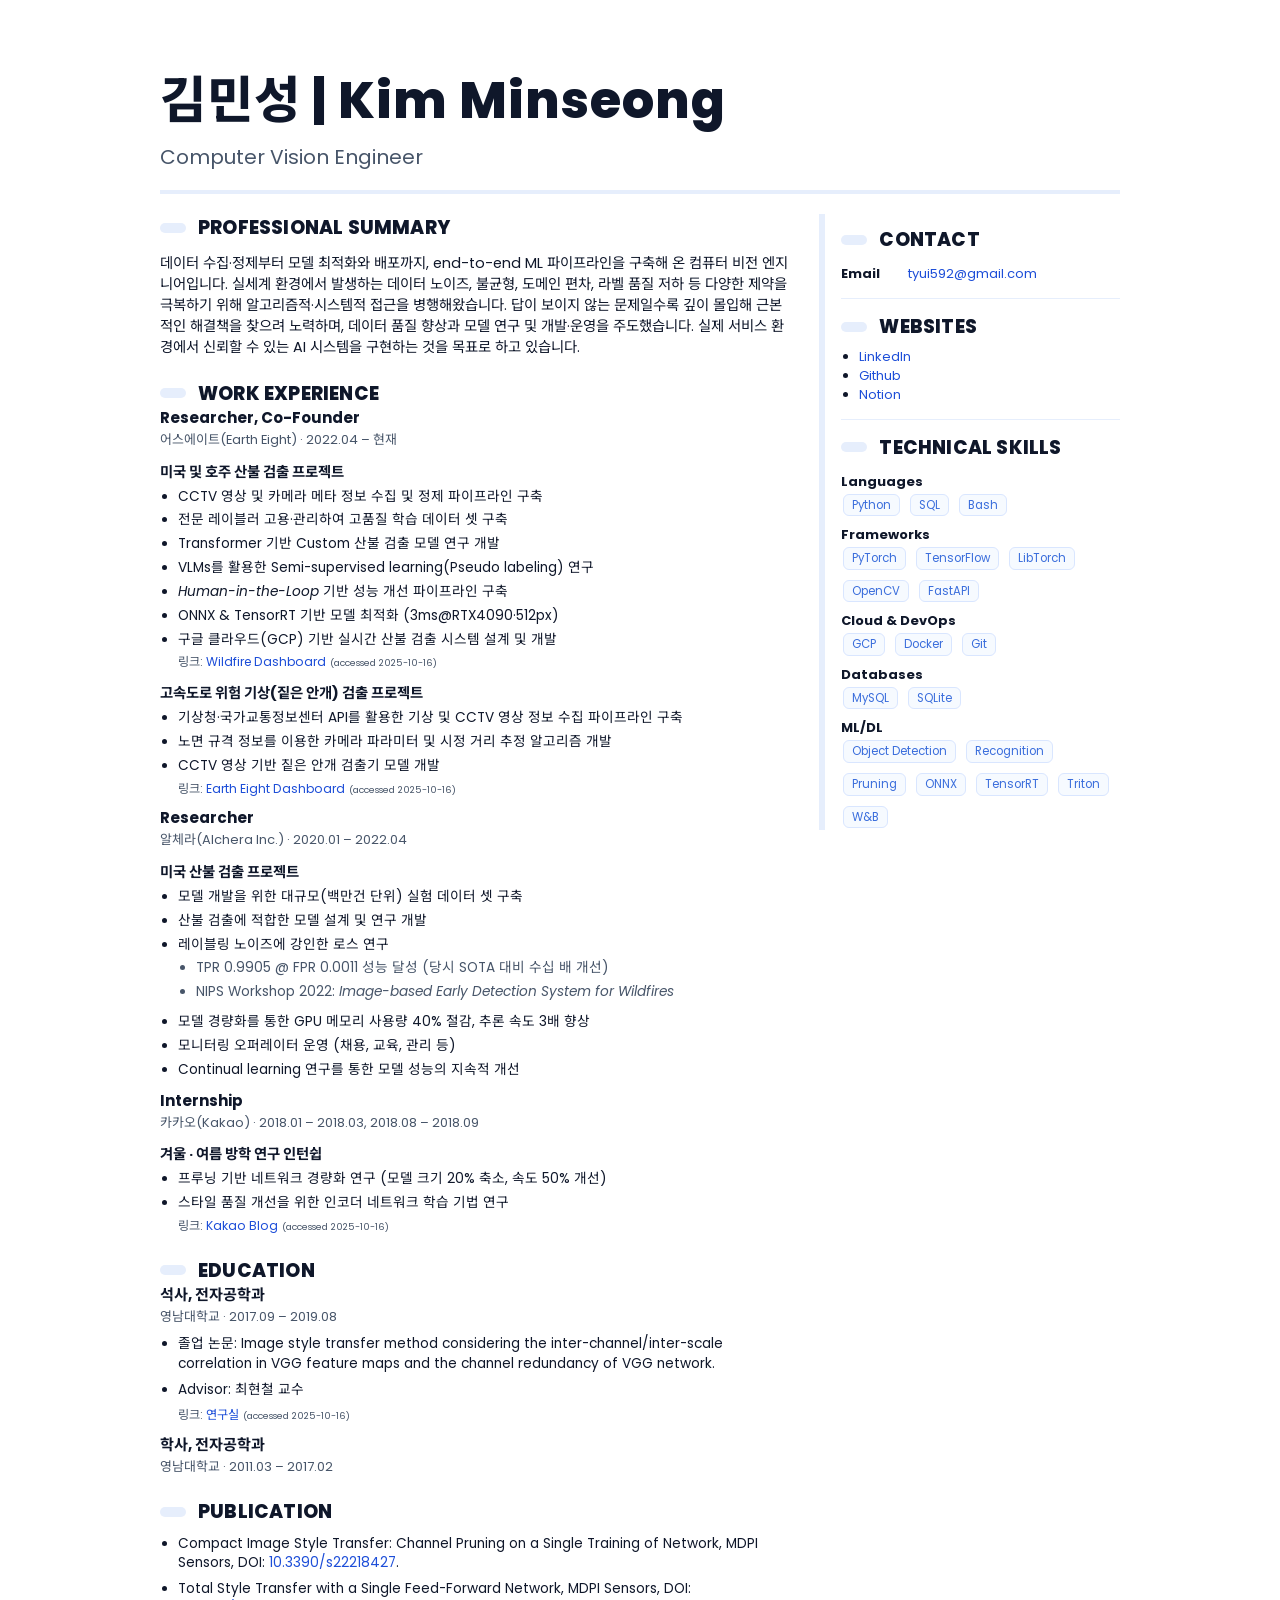
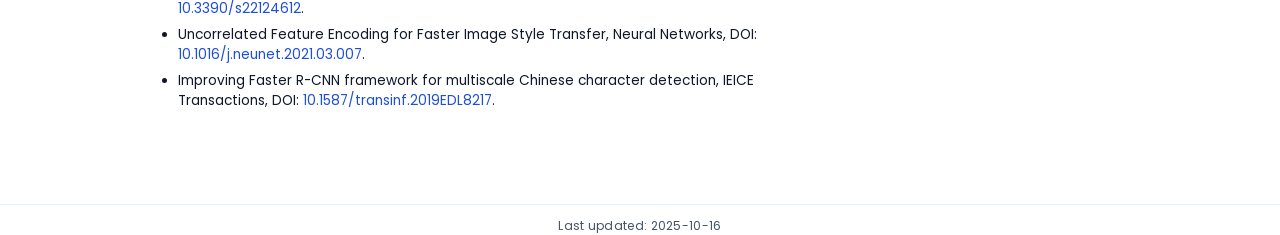
==== resume.html @ d23c66f4 "init commit" ====
<!doctype html>
<html lang="ko">
<head>
  <meta charset="utf-8" />
  <meta name="viewport" content="width=device-width,initial-scale=1" />
  <title>Resume - Minseong Kim</title>

  <!-- ✅ Google Fonts: 영문(Poppins) + 한글(Noto Sans KR) -->
  <link rel="preconnect" href="https://fonts.googleapis.com">
  <link href="https://fonts.googleapis.com/css2?family=Poppins:wght@300;400;600;700&family=Noto+Sans+KR:wght@300;400;500;700&display=swap" rel="stylesheet">

  <!-- ✅ 외부 CSS 연결 -->
  <link rel="stylesheet" href="style.css">
</head>
<body>
  <div class="page">
    <!-- ===============================
         HEADER: 이름 / 직무 / 상단 구분선
         =============================== -->
    <header>
      <div>
        <div class="name">김민성 | Kim Minseong</div>
        <div class="role">Computer Vision Engineer</div>
      </div>
    </header>

    <!-- ===============================
         메인 레이아웃 (2단 구조)
         왼쪽: main, 오른쪽: aside
         =============================== -->
    <div class="grid">
      <!-- LEFT COLUMN: 메인 콘텐츠 -->
      <main>
        <!-- -------- Summary -------- -->
        <section>
          <div class="sec-title"><span>PROFESSIONAL SUMMARY</span></div>
          <div class="block">
            데이터 수집·정제부터 모델 최적화와 배포까지, end-to-end ML 파이프라인을 구축해 온 컴퓨터 비전 엔지니어입니다.
            실세계 환경에서 발생하는 데이터 노이즈, 불균형, 도메인 편차, 라벨 품질 저하 등 다양한 제약을 극복하기 위해 알고리즘적·시스템적 접근을 병행해왔습니다.
            답이 보이지 않는 문제일수록 깊이 몰입해 근본적인 해결책을 찾으려 노력하며, 데이터 품질 향상과 모델 연구 및 개발·운영을 주도했습니다.
            실제 서비스 환경에서 신뢰할 수 있는 AI 시스템을 구현하는 것을 목표로 하고 있습니다.
          </div>
        </section>

        <!-- -------- Work EXPERIENCE -------- -->
        <section>
          <div class="sec-title"><span>WORK EXPERIENCE</span></div>

          <!-- 어스에이트 -->
          <div class="item">
            <div class="job-title">Researcher, Co-Founder</div>
            <div class="company-dates">
              어스에이트(Earth Eight) · 2022.04 – 현재
            </div>

            <!-- 프로젝트 단위로 구분 -->
            <div class="project">
              <div class="project-title">미국 및 호주 산불 검출 프로젝트</div>
              <ul class="bullets">
                <li>CCTV 영상 및 카메라 메타 정보 수집 및 정제 파이프라인 구축</li>
                <li>전문 레이블러 고용·관리하여 고품질 학습 데이터 셋 구축</li>
                <li>Transformer 기반 Custom 산불 검출 모델 연구 개발</li>
                <li>VLMs를 활용한 Semi-supervised learning(Pseudo labeling) 연구</li>
                <li><em>Human-in-the-Loop</em> 기반 성능 개선 파이프라인 구축</li>
                <li>ONNX & TensorRT 기반 모델 최적화 (3ms@RTX4090·512px)</li>
                <li>구글 클라우드(GCP) 기반 실시간 산불 검출 시스템 설계 및 개발</li>
                <div class="small">링크: <a href="https://wildfire-map-zmw2uzqbjq-uc.a.run.app/" target="_blank">Wildfire Dashboard</a><span class="access-date">(accessed 2025-10-16)</span></div>
              </ul>
            </div>
            <!-- 프로젝트 단위로 구분 -->
            <div class="project">
              <div class="project-title">고속도로 위험 기상(짙은 안개) 검출 프로젝트</div>
              <ul class="bullets">
                <li>기상청·국가교통정보센터 API를 활용한 기상 및 CCTV 영상 정보 수집 파이프라인 구축</li>
                <li>노면 규격 정보를 이용한 카메라 파라미터 및 시정 거리 추정 알고리즘 개발</li>
                <li>CCTV 영상 기반 짙은 안개 검출기 모델 개발</li>
                <div class="small">링크: <a href="https://www.eartheight.com/service/EE_Dashboard_demo.html" target="_blank">Earth Eight Dashboard</a><span class="access-date">(accessed 2025-10-16)</span></div>
              </ul>
            </div>
          </div>

          <!-- 알체라 -->
          <div class="item">
            <div class="job-title">Researcher</div>
            <div class="company-dates">알체라(Alchera Inc.) · 2020.01 – 2022.04</div>
            <div class="project">
              <div class="project-title">미국 산불 검출 프로젝트</div>
              <ul class="bullets">
                <li>모델 개발을 위한 대규모(백만건 단위) 실험 데이터 셋 구축</li>
                <li>산불 검출에 적합한 모델 설계 및 연구 개발</li>
                <li>레이블링 노이즈에 강인한 로스 연구</li>
                <ul class="sub-bullets">
                  <li>TPR 0.9905 @ FPR 0.0011 성능 달성 (당시 SOTA 대비 수십 배 개선)</li>
                  <li>NIPS Workshop 2022: <em>Image-based Early Detection System for Wildfires</em></li>
                </ul>
                <li>모델 경량화를 통한 GPU 메모리 사용량 40% 절감, 추론 속도 3배 향상</li>
                <li>모니터링 오퍼레이터 운영 (채용, 교육, 관리 등)</li>
                <li>Continual learning 연구를 통한 모델 성능의 지속적 개선</li>
              </ul>
            </div>
          </div>

          <!-- 카카오 인턴 -->
          <div class="item">
            <div class="job-title">Internship</div>
            <div class="company-dates">카카오(Kakao) · 2018.01 – 2018.03, 2018.08 – 2018.09</div>
            <div class="project">
            <div class="project-title">겨울 · 여름 방학 연구 인턴쉽</div>
              <ul class="bullets">
                <li>프루닝 기반 네트워크 경량화 연구 (모델 크기 20% 축소, 속도 50% 개선)</li>
                <li>스타일 품질 개선을 위한 인코더 네트워크 학습 기법 연구</li>
                <div class="small">링크: <a href="https://kakaoenterprise.github.io/papers/uncorrelated-feature-encoding-for-faster-image-style-transfer" target="_blank">Kakao Blog</a><span class="access-date">(accessed 2025-10-16)</span></div>
              </ul>
            </div>
          </div>
        </section>

        <!-- -------- Education -------- -->
        <section>
          <div class="sec-title"><span>EDUCATION</span></div>
          <div class="item">
            <div class="job-title">석사, 전자공학과</div>
            <div class="company-dates">영남대학교 · 2017.09 – 2019.08</div>
            <ul class="bullets">
              <li>졸업 논문: Image style transfer method considering the inter-channel/inter-scale correlation in VGG feature maps and the channel redundancy of VGG network.</li>
              <li>Advisor: 최현철 교수</li>
              <div class="small">링크: <a href="https://pogary.yu.ac.kr/members.html" target="_blank">연구실</a><span class="access-date">(accessed 2025-10-16)</span></div>
            </ul>
          </div>
          <div class="item">
            <div class="job-title">학사, 전자공학과</div>
            <div class="company-dates">영남대학교 · 2011.03 – 2017.02</div>
          </div>
        </section>

        <!-- -------- Publication -------- -->
        <section>
          <div class="sec-title"><span>PUBLICATION</span></div>
          <ul class="bullets">
            <li>Compact Image Style Transfer: Channel Pruning on a Single Training of Network, MDPI Sensors, DOI:
              <a href="https://doi.org/10.3390/s22218427" target="_blank"> 10.3390/s22218427</a>.
            </li>
            
            <li>Total Style Transfer with a Single Feed-Forward Network, MDPI Sensors, DOI: 
              <a href="https://doi.org/10.3390/s22124612" target="_blank"> 10.3390/s22124612</a>.
            </li>

            <li>Uncorrelated Feature Encoding for Faster Image Style Transfer, Neural Networks, DOI:
              <a href="https://doi.org/10.1016/j.neunet.2021.03.007" target="_blank"> 10.1016/j.neunet.2021.03.007</a>.
            </li>

            <li>Improving Faster R-CNN framework for multiscale Chinese character detection, IEICE Transactions, DOI:
              <a href="https://doi.org/10.1587/transinf.2019EDL8217" target="_blank"> 10.1587/transinf.2019EDL8217</a>.
            </li>
          </ul>
        </section>
      </main>

      <!-- RIGHT COLUMN: 사이드바 -->
      <aside>
        <section class="card">
          <div class="sec-title"><span>CONTACT</span></div>
          <div class="block">
            <!-- <div class="kv"><b>Phone</b> 010-8782-3697</div> -->
            <div class="kv"><b>Email</b> <a href="mailto:tyui592@gmail.com">tyui592@gmail.com</a></div>
          </div>
          <div class="soft"></div>

          <div class="sec-title"><span>WEBSITES</span></div>
          <ul class="list-dot">
            <li><a href="https://linkedin.com/in/tyui592" target="_blank">LinkedIn</a></li>
            <li><a href="https://github.com/tyui592" target="_blank">Github</a></li>
            <li><a href="https://minssi.notion.site/158c08e0c94d807689d0e776eac453d6" target="_blank">Notion</a></li>
          </ul>
          <div class="soft"></div>

          <div class="sec-title"><span>TECHNICAL SKILLS</span></div>
          <div class="block">
            <div><b>Languages</b></div>
            <div class="skill-cols">
              <span class="tag">Python</span>
              <span class="tag">SQL</span>
              <span class="tag">Bash</span>
            </div>

            <div style="height:8px"></div>
            <div><b>Frameworks</b></div>
            <div class="skill-cols">
              <span class="tag">PyTorch</span>
              <span class="tag">TensorFlow</span>
              <span class="tag">LibTorch</span>
              <span class="tag">OpenCV</span>
              <span class="tag">FastAPI</span>
            </div>

            <div style="height:8px"></div>
            <div><b>Cloud & DevOps</b></div>
            <div class="skill-cols">
              <span class="tag">GCP</span>
              <span class="tag">Docker</span>
              <span class="tag">Git</span>
            </div>

            <div style="height:8px"></div>
            <div><b>Databases</b></div>
            <div class="skill-cols">
              <span class="tag">MySQL</span>
              <span class="tag">SQLite</span>
            </div>

            <div style="height:8px"></div>
            <div><b>ML/DL</b></div>
            <div class="skill-cols">
              <span class="tag">Object Detection</span>
              <span class="tag">Recognition</span>
              <span class="tag">Pruning</span>
              <span class="tag">ONNX</span>
              <span class="tag">TensorRT</span>
              <span class="tag">Triton</span>
              <span class="tag">W&B</span>
            </div>

          </div>
        </section>
      </aside>
    </div>
  </div>
</body>

<footer class="footer">
  <div class="update-date">
    Last updated: 2025-10-16
  </div>
</footer>
</html>
---- style.css ----
/* =======================================
   Resume CSS Stylesheet
   Author: Minseong Kim
   Description: Layout, Typography, Color System
   ======================================= */

/* ---------- 전역 색상 변수 ---------- */
:root {
  --ink: #0f172a;     /* 본문 글자 색 */
  --muted: #475569;   /* 보조 글자 색 */
  --brand: #5ba7ff;   /* 포인트 컬러 */
  --bar: #e6eefc;     /* 구분선 / 섹션 바 */
  --paper: #ffffff;   /* 배경색 */
}

/* ---------- 전역 폰트 및 비율 ---------- */
html {
  font-size: 90%; /* 기본 16px → 약 14.4px */
}
body {
  font-family: "Poppins", "Noto Sans KR", system-ui, -apple-system, Segoe UI, Roboto, Arial,
    "Apple SD Gothic Neo", "맑은 고딕", sans-serif;
  background: var(--paper);
  color: var(--ink);
  line-height: 1.45;
  margin: 0;
}

/* ---------- 페이지 전체 래퍼 ---------- */
.page {
  max-width: 960px;
  margin: 32px auto;
  padding: 32px;
  background: #fff;
}

/* 인쇄(PDF) 모드용 설정 */
@media print {
  @page { size: A4; margin: 12mm; }
  .page { max-width: none; margin: 0; padding: 0; }
  html { font-size: 85%; } /* PDF 인쇄 시 살짝 축소 */
}

/* ---------- 헤더 (이름, 직무) ---------- */
header {
  display: flex;
  align-items: flex-end;
  justify-content: space-between;
  border-bottom: 4px solid var(--bar);
  padding-bottom: 18px;
  margin-bottom: 20px;
}
.name {
  font-size: 3.5rem;
  font-weight: 800;
  letter-spacing: 1px;
}
.role {
  font-size: 1.4rem;
  color: var(--muted);
  margin-top: 6px;
}

/* header navigation */
.site-header {
  border-bottom: 3px solid #e6eefc;
  padding: 16px 0;
  margin-bottom: 32px;
}

.nav {
  display: flex;
  gap: 32px;                /* 항목 간 간격 */
  align-items: center;
  font-size: 1.1rem;        /* 기본 14px → 약 17~18px 정도 */
  font-weight: 600;         /* 굵게 */
  letter-spacing: 0.3px;
}

.nav a {
  color: #1d4ed8;           /* 더 강한 파란색 */
  text-decoration: none;
  transition: color 0.2s ease, border-bottom 0.2s ease;
  padding-bottom: 4px;
  border-bottom: 2px solid transparent;
}

.nav a:hover {
  color: #0f172a;
  border-bottom: 2px solid #5ba7ff;
}

/* ---------- 2단 레이아웃 ---------- */
.grid {
  display: grid;
  grid-template-columns: 2.1fr 1fr;
  gap: 28px;
}
@media (max-width: 900px) {
  .grid { grid-template-columns: 1fr; }
}

/* ---------- 섹션 기본 ---------- */
section { margin-bottom: 22px; }
.sec-title {
  display: flex;
  align-items: center;
  gap: 12px;
  font-weight: 800;
  letter-spacing: 0.2px;
}
.sec-title span { font-size: 1.3rem; }
.sec-title:before {
  content: "";
  display: block;
  width: 26px;
  height: 10px;
  border-radius: 6px;
  background: var(--bar);
}
.block { margin-top: 12px; }

/* ---------- 메인 본문 ---------- */
main { font-size: 1rem; }
main .job-title { font-size: 1.05rem; font-weight: 700; }
main .company-dates { font-size: 0.9rem; color: var(--muted); margin-top: 2px; }
main .bullets { margin: 8px 0 0; padding-left: 18px; }
main .bullets li { margin: 6px 0; font-size: 0.95rem; }
.small { font-size: 0.85rem; color: var(--muted); }

.company-name {
  font-weight: 700;          /* ✅ 볼드 */
  color: var(--brand);       /* ✅ 포인트 색 (파란색 계열) */
}

/* ---------- 링크 스타일 ---------- */
a { color: #1d4ed8; text-decoration: none; }
a:hover { text-decoration: underline; }

/* ---------- 사이드바 ---------- */
aside { font-size: 0.9rem; }
.card {
  border-left: 6px solid var(--bar);
  padding: 12px 0 0 16px;
}
.kv { margin: 4px 0; }
.kv b { display: inline-block; width: 64px; }
.list-dot { list-style: disc; padding-left: 18px; margin: 8px 0; }

/* Tag 스타일 (resume의 skills와 동일한 모양) */
.tag {
  display: inline-block;
  width: auto;
  max-width: fit-content;
  border: 1px solid #d9e6ff;
  color: #3b6edc;
  background: #f6faff;
  border-radius: 6px;
  padding: 2px 8px;
  margin: 2px;
  font-size: 0.8rem;
}
.tag:hover,
.tag:focus {
  background: #e6eef8;
  transform: translateY(-1px);
  text-decoration: none;
  outline: none;
}

/* 태그 리스트 컨테이너(선택) */
.post-tags { display: inline-block; margin-left: 6px; }
a.tag { color: inherit; }

.skill-cols {
  /* display: grid; */
  display: flex;
  flex-wrap: wrap;
  grid-template-columns: 1fr 1fr;
  gap: 6px;
}
.soft { height: 1px; background: var(--bar); margin: 14px 0; }

@media print {
  .skill-cols {
    display: block !important;     /* 인쇄 시 grid 대신 block */
  }
  .skill-cols .tag {
    display: inline-block !important;
    width: auto !important;
    min-width: 0 !important;
    max-width: none !important;
  }
}

/* ===================== Print fixes ===================== */
@media print {
  /* 2단 레이아웃은 유지 */
  .grid{
    display: grid !important;
    grid-template-columns: 2.1fr 1fr !important;
    gap: 24px !important;
  }

  /* 페이지 폭/여백 보정(취향에 맞게 수치 조절 가능) */
  .page{
    max-width: 900px !important;     /* 880~940px 범위 권장 */
    margin: 0 auto !important;
    padding: 24px !important;
  }

  /* ⛔ 큰 컨테이너에는 break-inside: avoid 적용하지 않음 */
  main, aside, section, .grid {
    break-inside: auto !important;
    page-break-inside: auto !important;
  }

  /* ✅ 작은 블록만 잘리지 않게 보호 */
  .item, .card, .sec-title, .block {
    break-inside: avoid !important;
    page-break-inside: avoid !important;
  }

  /* 헤더가 고아(페이지 끝에 타이틀만 남는)되는 것 방지 */
  header { break-after: avoid; page-break-after: avoid; margin-bottom: 10mm; }

  /* 글자/색 보정 (브라우저별 색상 유지) */
  *{
    -webkit-print-color-adjust: exact;
            print-color-adjust: exact;
  }

  /* (선택) 고아/과부줄 방지 */
  p, li { orphans: 3; widows: 3; }
}

/* =====================
   Project subsection styling
   ===================== */
.project {
  margin-top: 12px;
  margin-bottom: 8px;
}

.project-title {
  font-weight: 700;
  /* color: var(--brand); /* 포인트 컬러 */
  font-size: 1rem;
  margin-bottom: 4px;
  /* border-left: 4px solid var(--bar); */
  /* padding-left: 8px; */
}
.project ul {
  margin-top: 4px;
  margin-left: 18px;
  padding-left: 0;
  list-style-type: disc;
}
.project ul li {
  margin: 4px 0;
  font-size: 0.95rem;
}

/* ---- 프로젝트 내 하위 항목(서브 불릿) ---- */
.sub-bullets{
  list-style: circle;          /* 부모보다 약한 원형 불릿 */
  margin: 6px 0 10px 18px;     /* 부모 불릿보다 한 단계 더 들여쓰기 */
  padding-left: 0;
  font-size: 0.92rem;          /* 약간 작게 */
  color: var(--muted);         /* 살짝 옅은 톤 */
}
.sub-bullets li{
  margin: 3px 0;
}

/* 강조 형태(선택) */
.sub-strong{ font-weight: 700; color: var(--ink); }   /* 수치 성과 등 강조 */
.sub-em    { font-style: italic; }                    /* 학회/논문명 등 기울임 */

/* 인쇄 시도 동일하게 유지 */
@media print{
  .sub-bullets{ font-size: 0.9rem; color: #000; }
}

.access-date {
  font-size: 0.65rem;
  color: var(--muted);
  margin-left: 4px;
}

/* =====================
   Footer (Last updated)
   ===================== */
.footer {
  text-align: center;       /* 가운데 정렬 */
  margin-top: 40px;         /* 본문과 간격 */
  padding-top: 12px;
  border-top: 1px solid var(--bar); /* 상단 구분선 */
}

.update-date {
  font-size: 0.85rem;       /* 살짝 작게 */
  color: var(--muted);      /* 보조 텍스트 색상 */
  letter-spacing: 0.3px;
}

.item {
  margin-bottom: 10px;   /* 각 학력/경력 항목 간 일정 간격 확보 */
  /* overflow: auto; */
}

/* ---------- Homepage enhancements ---------- */
.hero {
  margin-bottom: 32px;
}

.hero h1 {
  font-size: 2.2rem;
  margin-bottom: 12px;
}

.hero .accent {
  color: var(--brand);
}

.hero .lead {
  font-size: 1.05rem;
  color: var(--muted);
  max-width: 640px;
}

.hero-actions {
  margin-top: 20px;
  display: flex;
  gap: 12px;
  flex-wrap: wrap;
}

.button {
  display: inline-block;
  padding: 10px 18px;
  border-radius: 999px;
  font-weight: 600;
  background: var(--brand);
  color: #fff;
  transition: transform 0.15s ease, box-shadow 0.15s ease;
}

.button:hover {
  text-decoration: none;
  transform: translateY(-1px);
  box-shadow: 0 6px 18px rgba(91, 167, 255, 0.35);
}

.button.secondary {
  background: transparent;
  color: var(--brand);
  border: 2px solid var(--brand);
}

.latest-posts .post-list p {
  margin: 8px 0 0;
  color: var(--muted);
}

.inline-links {
  list-style: none;
  padding: 0;
  display: flex;
  gap: 18px;
}

.inline-links li {
  margin: 0;
}

.tag.active {
  background: var(--brand);
  color: #fff;
}

/* 본문 구분용 라인 */
.post-line {
  border: none;
  border-top: 1px solid #0f21e369; /* 연한 회색 */
  margin: 16px 0;
}

@media (prefers-color-scheme: dark) {
  .post-line {
    border-top-color: #26599f5b; /* 다크 모드 대비 */
  }
}

/* 2025-10-20, --- Table (lines) --- */
/* === Tables: full grid + 가독성 보정 === */
/* --- Table (lines) --- */
.post table {
  width: 100%;
  border-collapse: collapse;
  margin: 12px 0 20px;
  font-variant-numeric: tabular-nums;
}
.post thead th {
  border-bottom: 2px solid #e5e7eb; /* 헤더 하단 진하게 */
}
.post th, .post td {
  padding: 8px 12px;
  border-bottom: 1px solid #ececec; /* 가로 라인 */
}
.post tbody tr:last-child td {
  border-bottom: 1px solid #e5e7eb; /* 마지막 행 마감선 */
}

/* 필요하면 격자(grid) 스타일을 선택적으로 쓸 수 있게 */
.table-grid th, .table-grid td { border: 1px solid #e5e7eb; }
.table-grid { border: 1px solid #e5e7eb; }
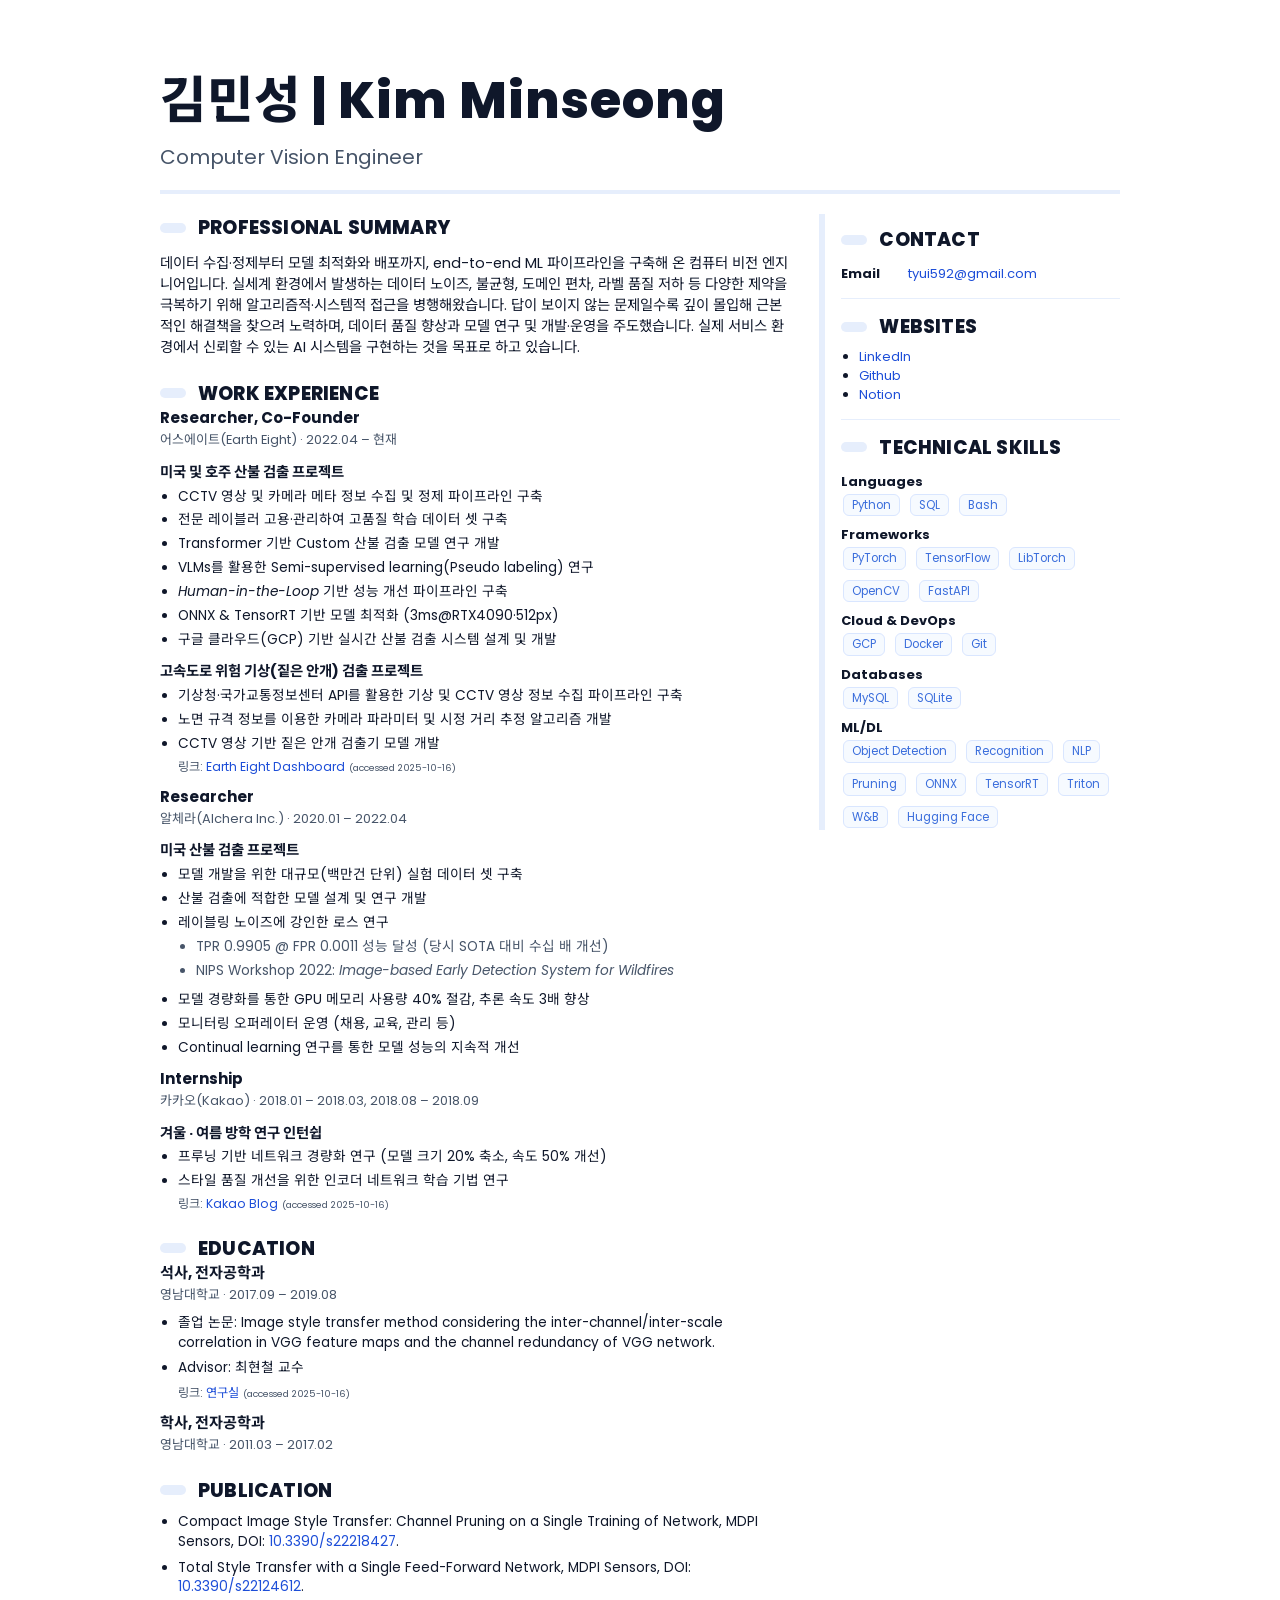
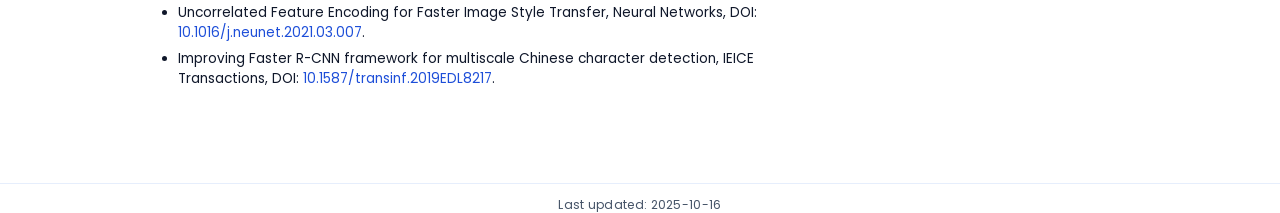
==== commit 40c2914e: "remove wildfire demo link" ====
--- a/resume.html
+++ b/resume.html
@@ -3,7 +3,7 @@
 <head>
   <meta charset="utf-8" />
   <meta name="viewport" content="width=device-width,initial-scale=1" />
-  <title>Resume - Minseong Kim</title>
+  <title>Resume | Minseong Kim</title>
 
   <!-- ✅ Google Fonts: 영문(Poppins) + 한글(Noto Sans KR) -->
   <link rel="preconnect" href="https://fonts.googleapis.com">
@@ -64,7 +64,7 @@
                 <li><em>Human-in-the-Loop</em> 기반 성능 개선 파이프라인 구축</li>
                 <li>ONNX & TensorRT 기반 모델 최적화 (3ms@RTX4090·512px)</li>
                 <li>구글 클라우드(GCP) 기반 실시간 산불 검출 시스템 설계 및 개발</li>
-                <div class="small">링크: <a href="https://wildfire-map-zmw2uzqbjq-uc.a.run.app/" target="_blank">Wildfire Dashboard</a><span class="access-date">(accessed 2025-10-16)</span></div>
+                <!-- <div class="small">링크: <a href="https://wildfire-map-zmw2uzqbjq-uc.a.run.app/" target="_blank">Wildfire Dashboard</a><span class="access-date">(accessed 2025-10-16)</span></div> -->
               </ul>
             </div>
             <!-- 프로젝트 단위로 구분 -->
@@ -213,11 +213,13 @@
             <div class="skill-cols">
               <span class="tag">Object Detection</span>
               <span class="tag">Recognition</span>
+              <span class="tag">NLP</span>
               <span class="tag">Pruning</span>
               <span class="tag">ONNX</span>
               <span class="tag">TensorRT</span>
               <span class="tag">Triton</span>
               <span class="tag">W&B</span>
+              <span class="tag">Hugging Face</span>
             </div>
 
           </div>
--- a/style.css
+++ b/style.css
@@ -414,4 +414,10 @@
 
 /* 필요하면 격자(grid) 스타일을 선택적으로 쓸 수 있게 */
 .table-grid th, .table-grid td { border: 1px solid #e5e7eb; }
-.table-grid { border: 1px solid #e5e7eb; }+.table-grid { border: 1px solid #e5e7eb; }
+
+
+/* About 섹션 들여쓰기 보정 */
+.about .block {
+  margin-left: 40px;  /* 혹은 padding-left: 16px; */
+}
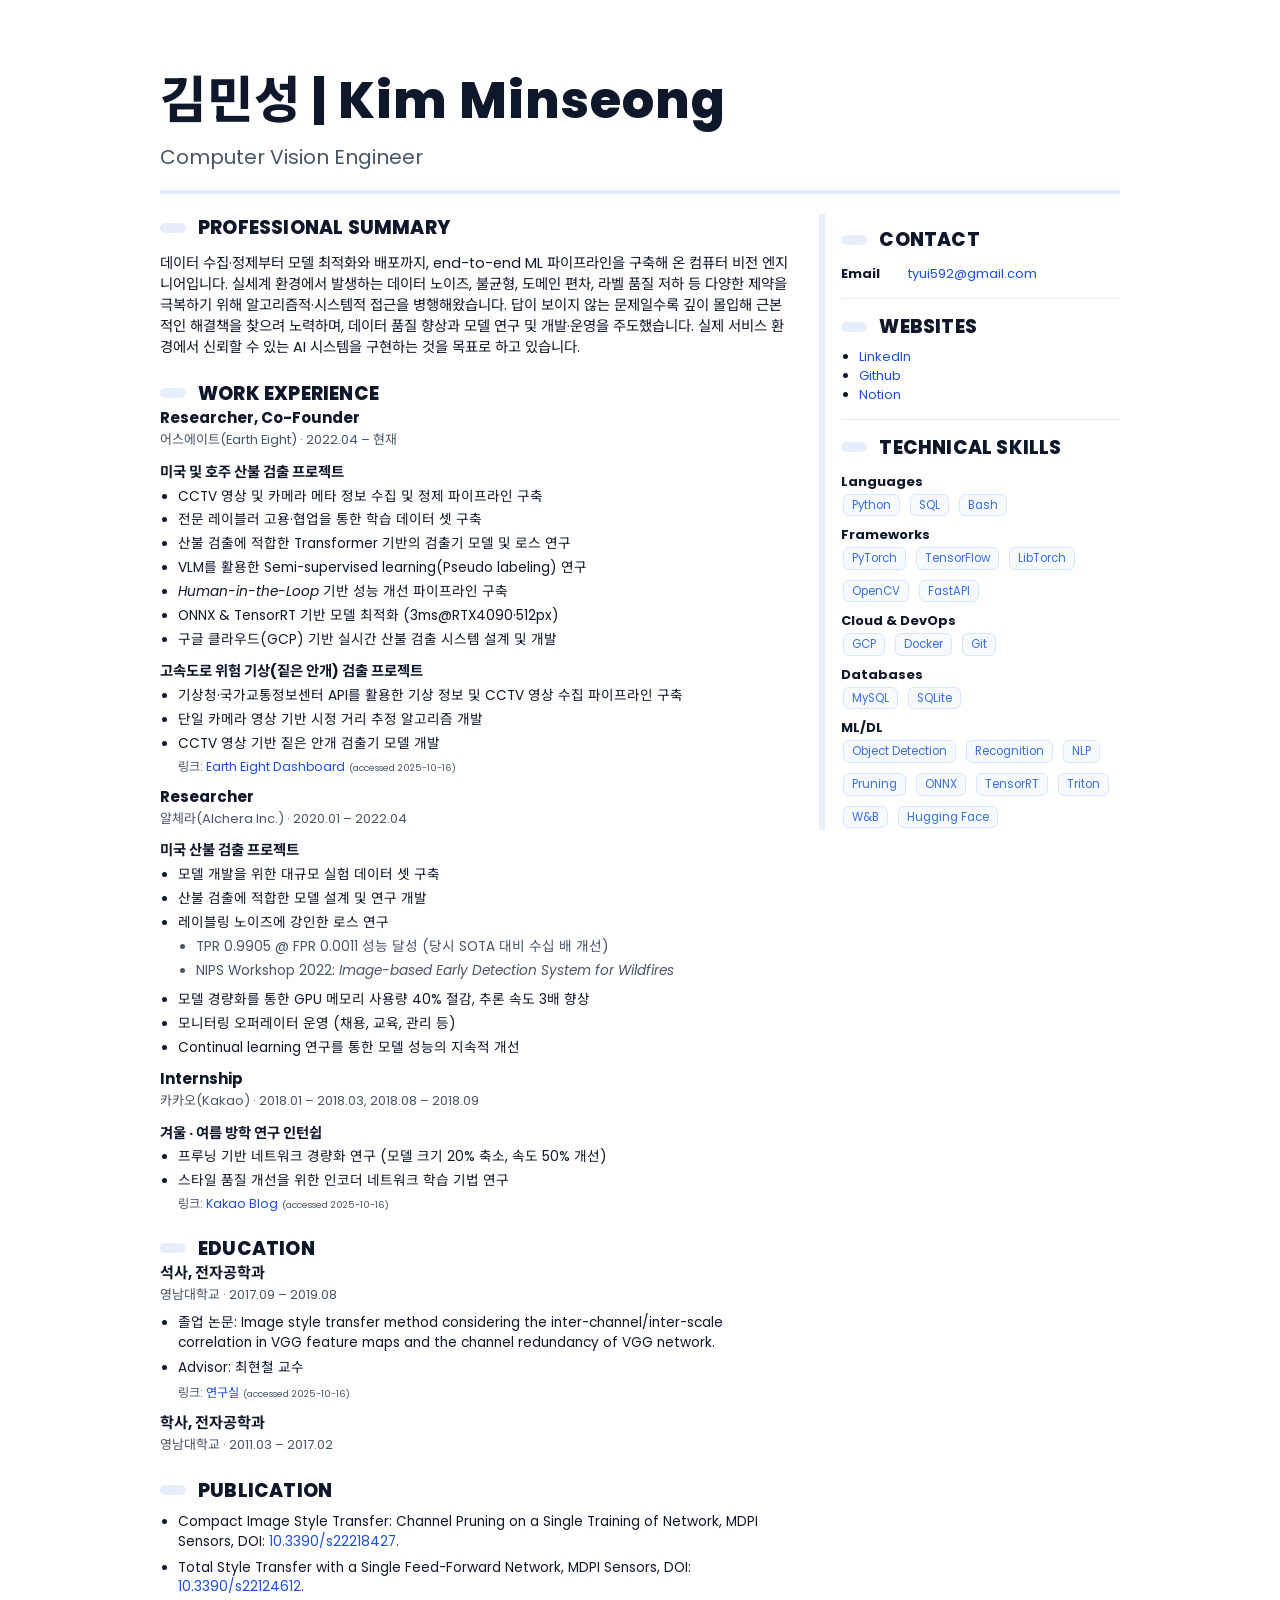
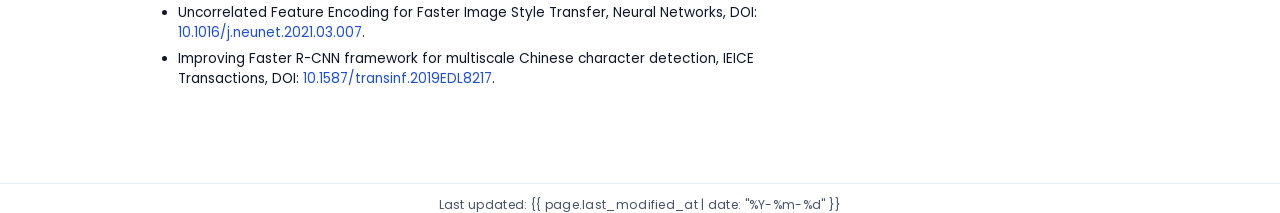
==== commit abb1bf31: "minor update" ====
--- a/resume.html
+++ b/resume.html
@@ -58,9 +58,9 @@
               <div class="project-title">미국 및 호주 산불 검출 프로젝트</div>
               <ul class="bullets">
                 <li>CCTV 영상 및 카메라 메타 정보 수집 및 정제 파이프라인 구축</li>
-                <li>전문 레이블러 고용·관리하여 고품질 학습 데이터 셋 구축</li>
-                <li>Transformer 기반 Custom 산불 검출 모델 연구 개발</li>
-                <li>VLMs를 활용한 Semi-supervised learning(Pseudo labeling) 연구</li>
+                <li>전문 레이블러 고용·협업을 통한 학습 데이터 셋 구축</li>
+                <li>산불 검출에 적합한 Transformer 기반의 검출기 모델 및 로스 연구</li>
+                <li>VLM를 활용한 Semi-supervised learning(Pseudo labeling) 연구</li>
                 <li><em>Human-in-the-Loop</em> 기반 성능 개선 파이프라인 구축</li>
                 <li>ONNX & TensorRT 기반 모델 최적화 (3ms@RTX4090·512px)</li>
                 <li>구글 클라우드(GCP) 기반 실시간 산불 검출 시스템 설계 및 개발</li>
@@ -71,8 +71,8 @@
             <div class="project">
               <div class="project-title">고속도로 위험 기상(짙은 안개) 검출 프로젝트</div>
               <ul class="bullets">
-                <li>기상청·국가교통정보센터 API를 활용한 기상 및 CCTV 영상 정보 수집 파이프라인 구축</li>
-                <li>노면 규격 정보를 이용한 카메라 파라미터 및 시정 거리 추정 알고리즘 개발</li>
+                <li>기상청·국가교통정보센터 API를 활용한 기상 정보 및 CCTV 영상 수집 파이프라인 구축</li>
+                <li>단일 카메라 영상 기반 시정 거리 추정 알고리즘 개발</li>
                 <li>CCTV 영상 기반 짙은 안개 검출기 모델 개발</li>
                 <div class="small">링크: <a href="https://www.eartheight.com/service/EE_Dashboard_demo.html" target="_blank">Earth Eight Dashboard</a><span class="access-date">(accessed 2025-10-16)</span></div>
               </ul>
@@ -86,7 +86,7 @@
             <div class="project">
               <div class="project-title">미국 산불 검출 프로젝트</div>
               <ul class="bullets">
-                <li>모델 개발을 위한 대규모(백만건 단위) 실험 데이터 셋 구축</li>
+                <li>모델 개발을 위한 대규모 실험 데이터 셋 구축</li>
                 <li>산불 검출에 적합한 모델 설계 및 연구 개발</li>
                 <li>레이블링 노이즈에 강인한 로스 연구</li>
                 <ul class="sub-bullets">
@@ -231,7 +231,7 @@
 
 <footer class="footer">
   <div class="update-date">
-    Last updated: 2025-10-16
+    Last updated: {{ page.last_modified_at | date: "%Y-%m-%d" }}
   </div>
 </footer>
 </html>
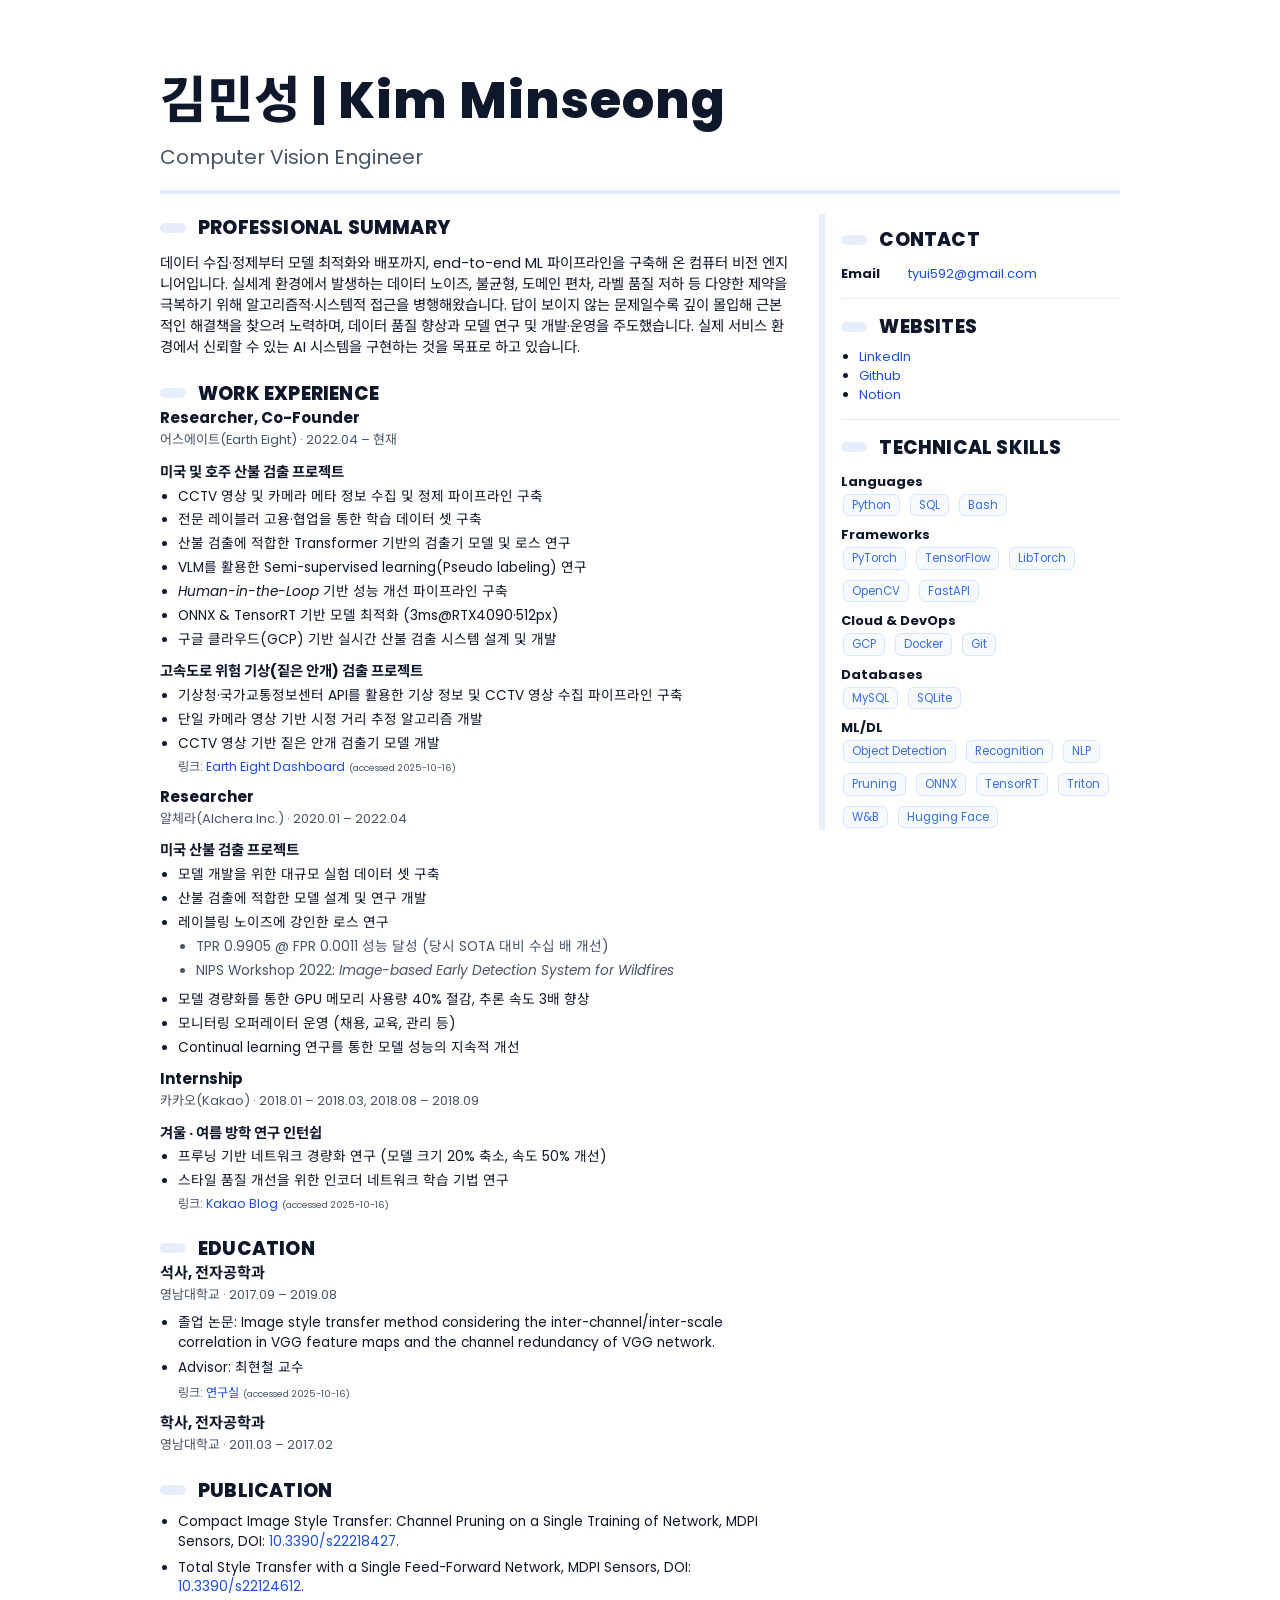
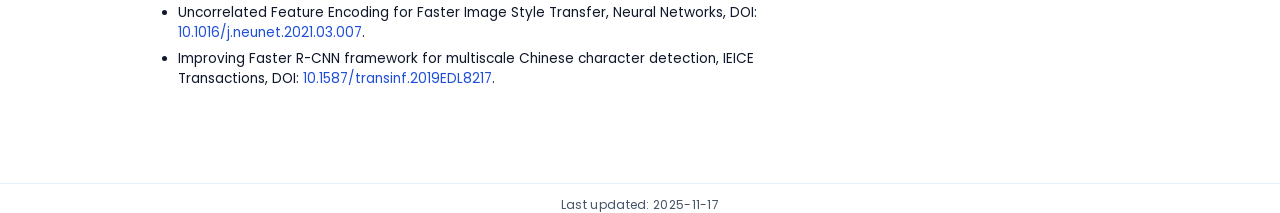
==== commit 76b0ade0: "minor update" ====
--- a/resume.html
+++ b/resume.html
@@ -231,7 +231,7 @@
 
 <footer class="footer">
   <div class="update-date">
-    Last updated: {{ page.last_modified_at | date: "%Y-%m-%d" }}
+    Last updated: 2025-11-17
   </div>
 </footer>
 </html>
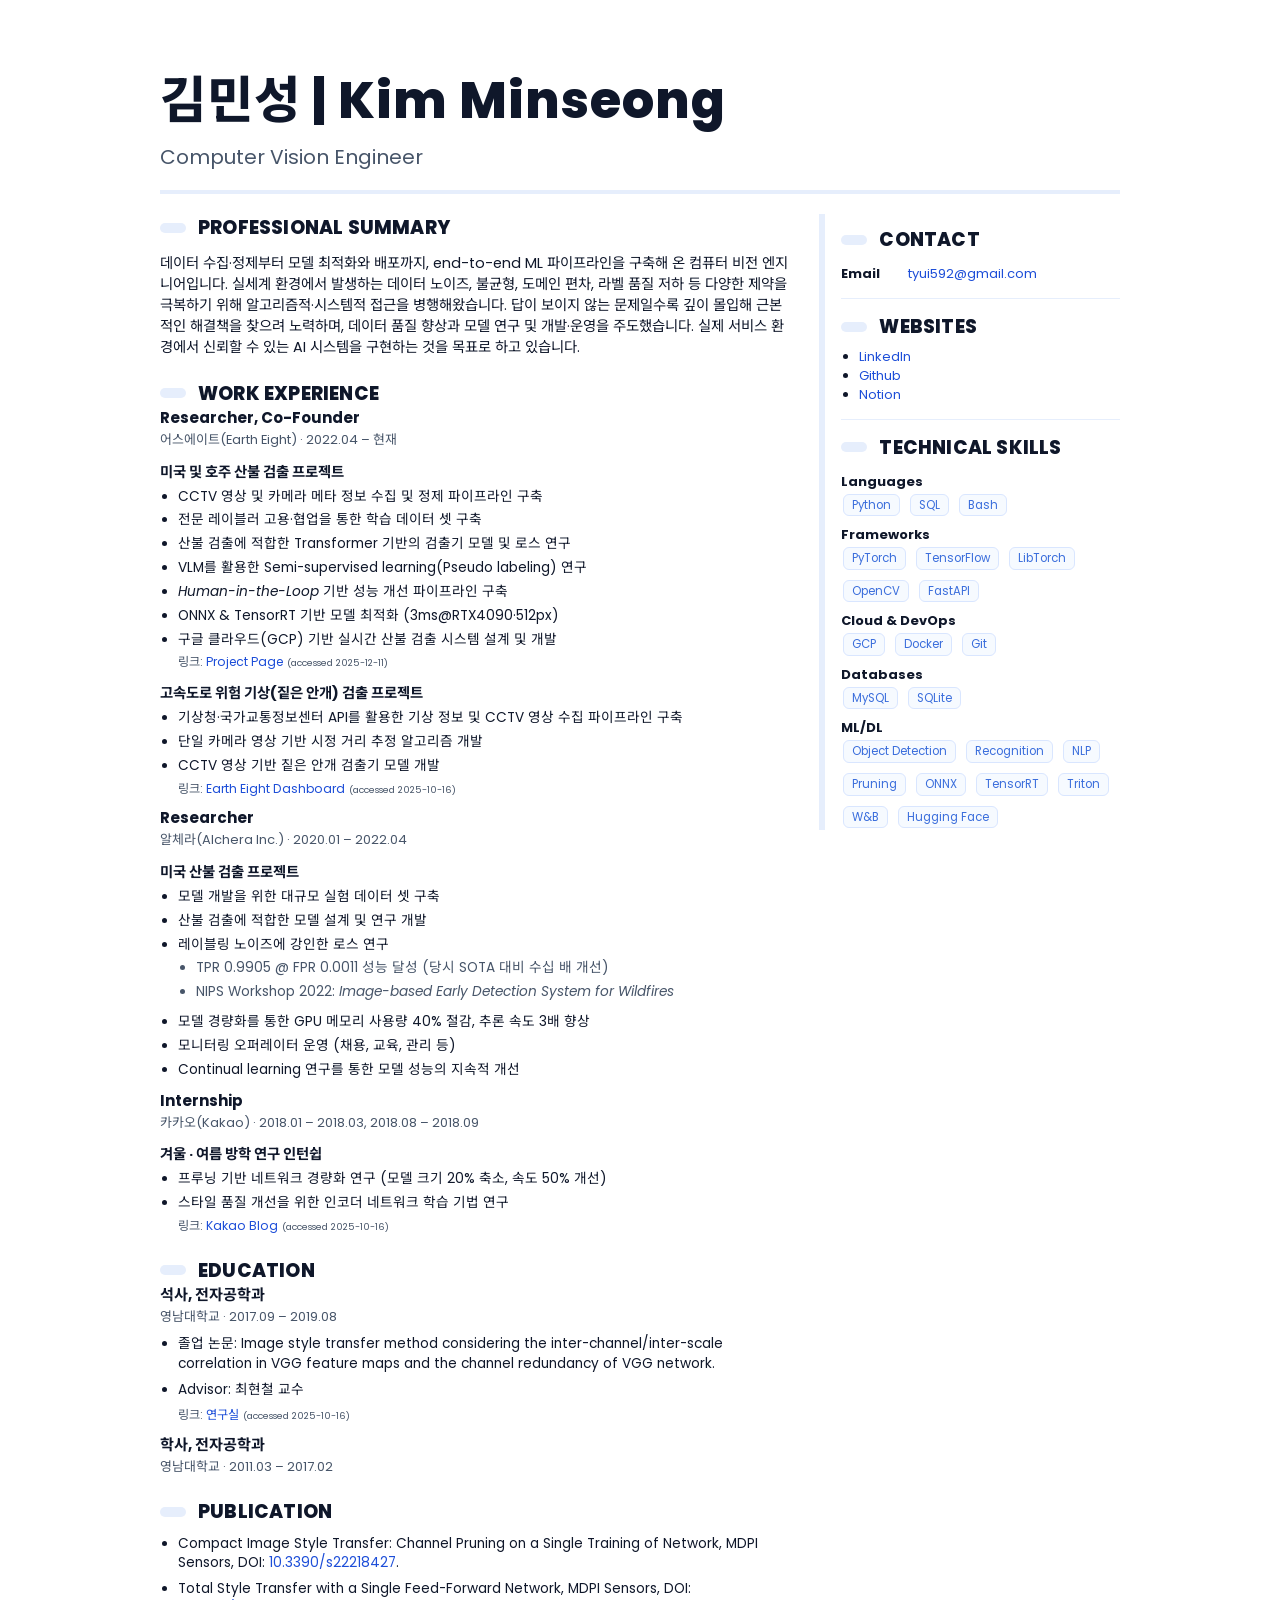
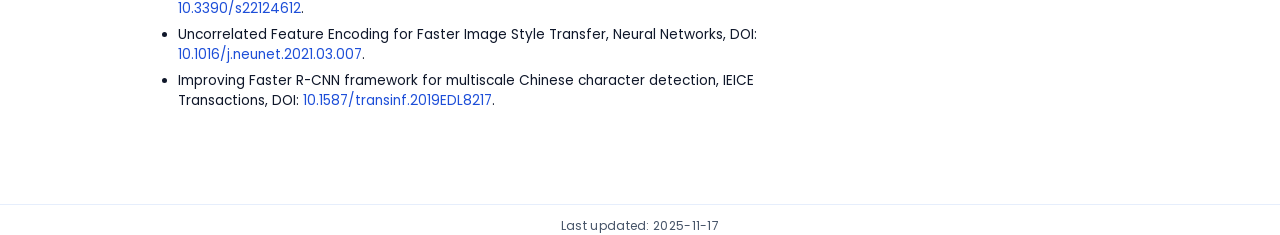
==== commit 3326f115: "update - wildfire project" ====
--- a/resume.html
+++ b/resume.html
@@ -64,7 +64,7 @@
                 <li><em>Human-in-the-Loop</em> 기반 성능 개선 파이프라인 구축</li>
                 <li>ONNX & TensorRT 기반 모델 최적화 (3ms@RTX4090·512px)</li>
                 <li>구글 클라우드(GCP) 기반 실시간 산불 검출 시스템 설계 및 개발</li>
-                <!-- <div class="small">링크: <a href="https://wildfire-map-zmw2uzqbjq-uc.a.run.app/" target="_blank">Wildfire Dashboard</a><span class="access-date">(accessed 2025-10-16)</span></div> -->
+                <div class="small">링크: <a href="https://tyui592.github.io/projects/wildfire" target="_blank">Project Page</a><span class="access-date">(accessed 2025-12-11)</span></div>
               </ul>
             </div>
             <!-- 프로젝트 단위로 구분 -->
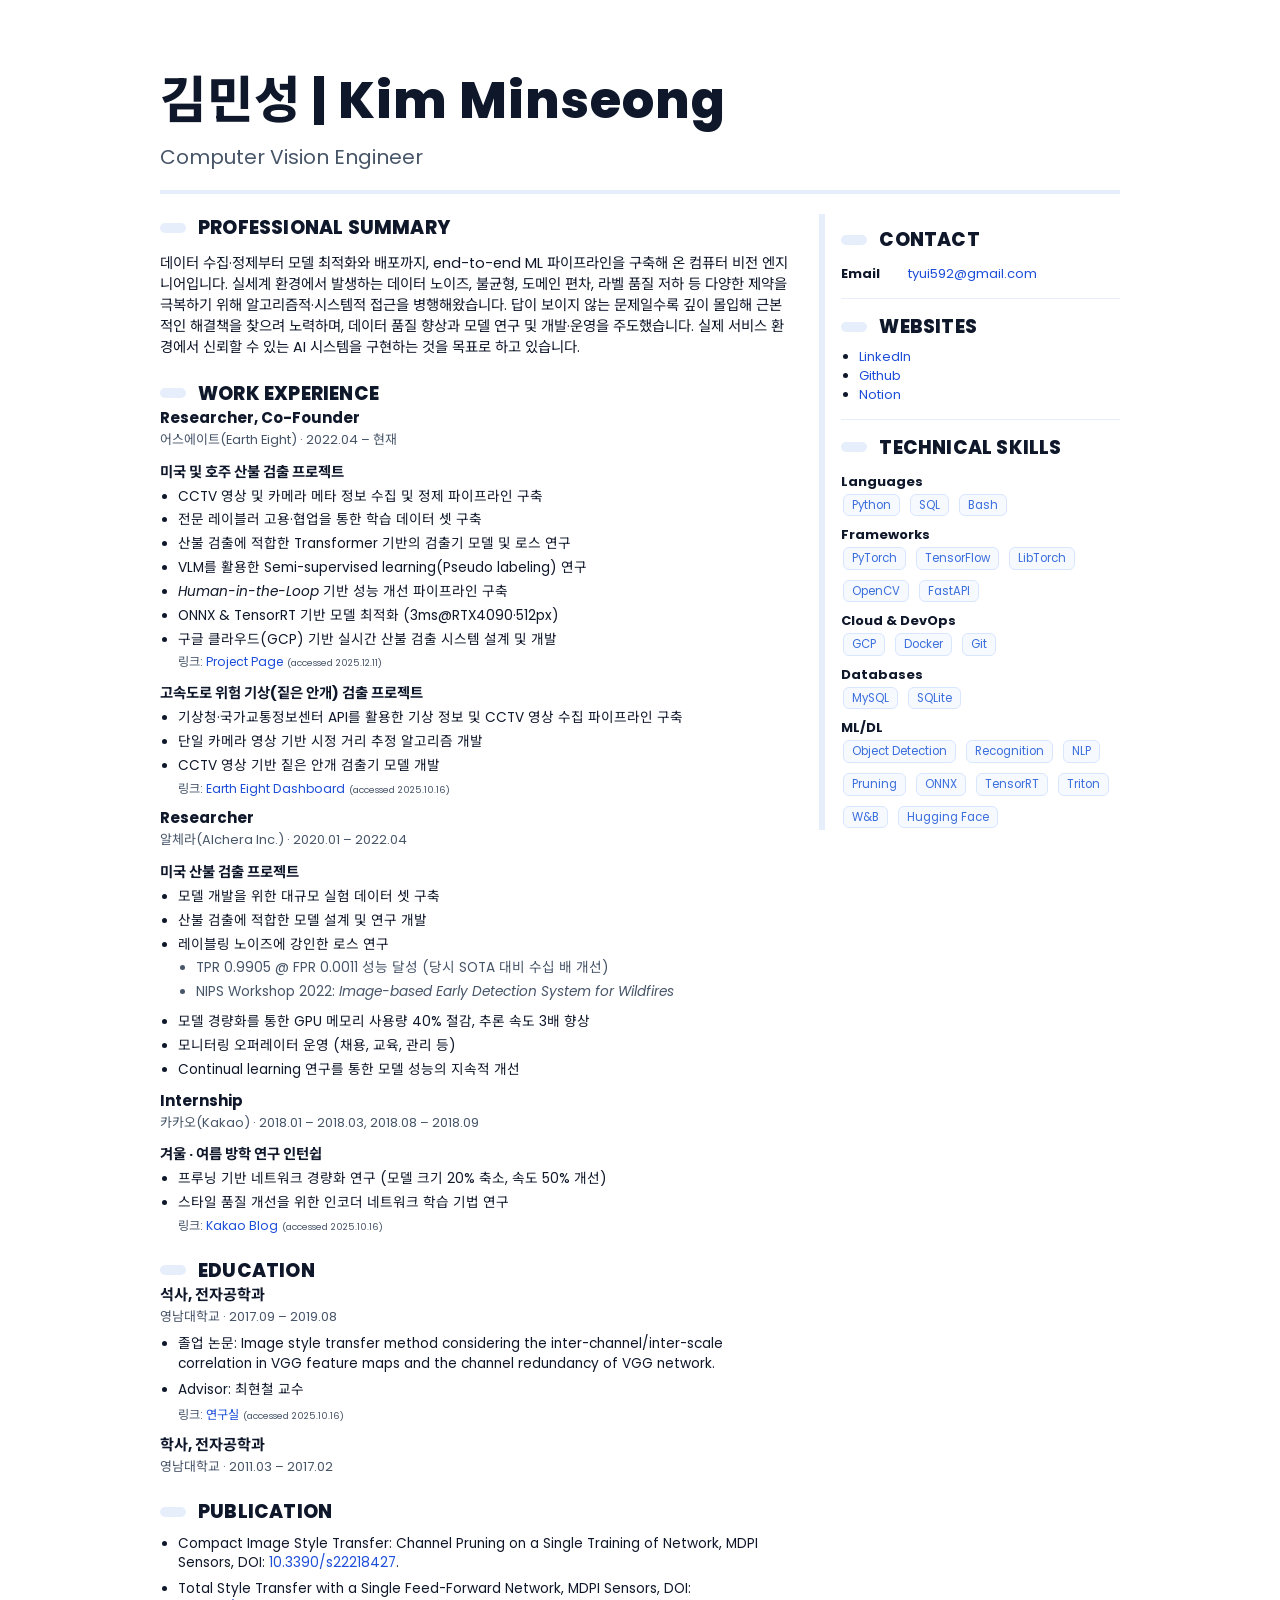
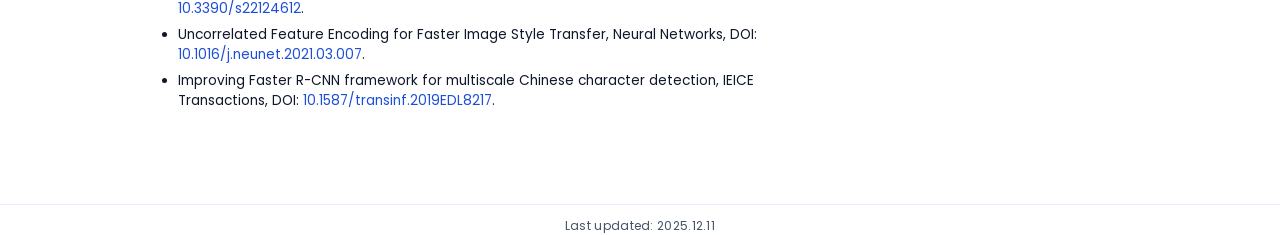
==== commit c6fa20c8: "minor updates" ====
--- a/resume.html
+++ b/resume.html
@@ -64,7 +64,7 @@
                 <li><em>Human-in-the-Loop</em> 기반 성능 개선 파이프라인 구축</li>
                 <li>ONNX & TensorRT 기반 모델 최적화 (3ms@RTX4090·512px)</li>
                 <li>구글 클라우드(GCP) 기반 실시간 산불 검출 시스템 설계 및 개발</li>
-                <div class="small">링크: <a href="https://tyui592.github.io/projects/wildfire" target="_blank">Project Page</a><span class="access-date">(accessed 2025-12-11)</span></div>
+                <div class="small">링크: <a href="https://tyui592.github.io/projects/wildfire" target="_blank">Project Page</a><span class="access-date">(accessed 2025.12.11)</span></div>
               </ul>
             </div>
             <!-- 프로젝트 단위로 구분 -->
@@ -74,7 +74,7 @@
                 <li>기상청·국가교통정보센터 API를 활용한 기상 정보 및 CCTV 영상 수집 파이프라인 구축</li>
                 <li>단일 카메라 영상 기반 시정 거리 추정 알고리즘 개발</li>
                 <li>CCTV 영상 기반 짙은 안개 검출기 모델 개발</li>
-                <div class="small">링크: <a href="https://www.eartheight.com/service/EE_Dashboard_demo.html" target="_blank">Earth Eight Dashboard</a><span class="access-date">(accessed 2025-10-16)</span></div>
+                <div class="small">링크: <a href="https://www.eartheight.com/service/EE_Dashboard_demo.html" target="_blank">Earth Eight Dashboard</a><span class="access-date">(accessed 2025.10.16)</span></div>
               </ul>
             </div>
           </div>
@@ -109,7 +109,7 @@
               <ul class="bullets">
                 <li>프루닝 기반 네트워크 경량화 연구 (모델 크기 20% 축소, 속도 50% 개선)</li>
                 <li>스타일 품질 개선을 위한 인코더 네트워크 학습 기법 연구</li>
-                <div class="small">링크: <a href="https://kakaoenterprise.github.io/papers/uncorrelated-feature-encoding-for-faster-image-style-transfer" target="_blank">Kakao Blog</a><span class="access-date">(accessed 2025-10-16)</span></div>
+                <div class="small">링크: <a href="https://kakaoenterprise.github.io/papers/uncorrelated-feature-encoding-for-faster-image-style-transfer" target="_blank">Kakao Blog</a><span class="access-date">(accessed 2025.10.16)</span></div>
               </ul>
             </div>
           </div>
@@ -124,7 +124,7 @@
             <ul class="bullets">
               <li>졸업 논문: Image style transfer method considering the inter-channel/inter-scale correlation in VGG feature maps and the channel redundancy of VGG network.</li>
               <li>Advisor: 최현철 교수</li>
-              <div class="small">링크: <a href="https://pogary.yu.ac.kr/members.html" target="_blank">연구실</a><span class="access-date">(accessed 2025-10-16)</span></div>
+              <div class="small">링크: <a href="https://pogary.yu.ac.kr/members.html" target="_blank">연구실</a><span class="access-date">(accessed 2025.10.16)</span></div>
             </ul>
           </div>
           <div class="item">
@@ -231,7 +231,7 @@
 
 <footer class="footer">
   <div class="update-date">
-    Last updated: 2025-11-17
+    Last updated: 2025.12.11
   </div>
 </footer>
 </html>
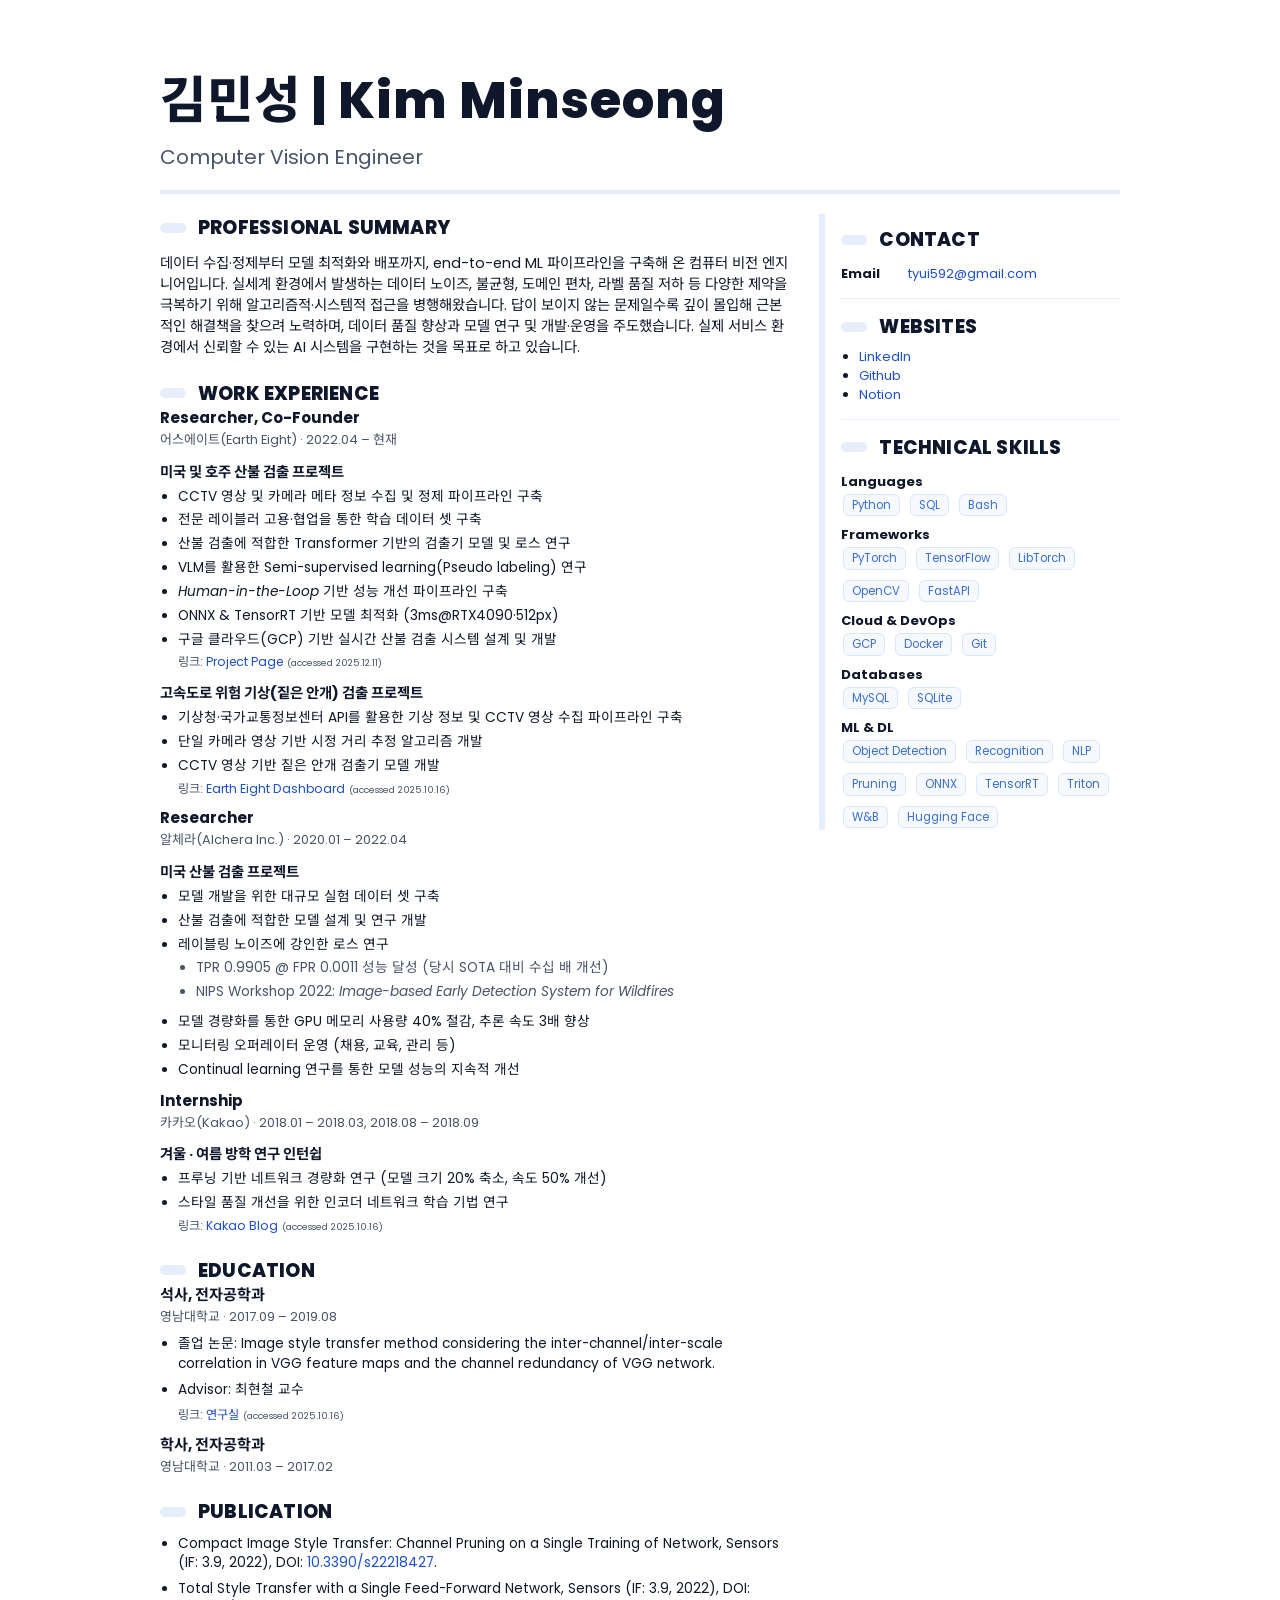
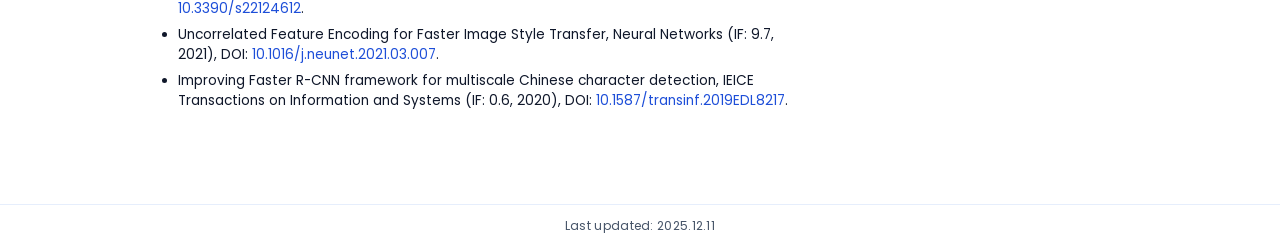
==== commit e890e7cf: "add IF" ====
--- a/resume.html
+++ b/resume.html
@@ -137,19 +137,19 @@
         <section>
           <div class="sec-title"><span>PUBLICATION</span></div>
           <ul class="bullets">
-            <li>Compact Image Style Transfer: Channel Pruning on a Single Training of Network, MDPI Sensors, DOI:
+            <li>Compact Image Style Transfer: Channel Pruning on a Single Training of Network, Sensors (IF: 3.9, 2022), DOI:
               <a href="https://doi.org/10.3390/s22218427" target="_blank"> 10.3390/s22218427</a>.
             </li>
-            
-            <li>Total Style Transfer with a Single Feed-Forward Network, MDPI Sensors, DOI: 
+
+            <li>Total Style Transfer with a Single Feed-Forward Network, Sensors (IF: 3.9, 2022), DOI:
               <a href="https://doi.org/10.3390/s22124612" target="_blank"> 10.3390/s22124612</a>.
             </li>
 
-            <li>Uncorrelated Feature Encoding for Faster Image Style Transfer, Neural Networks, DOI:
+            <li>Uncorrelated Feature Encoding for Faster Image Style Transfer, Neural Networks (IF: 9.7, 2021), DOI:
               <a href="https://doi.org/10.1016/j.neunet.2021.03.007" target="_blank"> 10.1016/j.neunet.2021.03.007</a>.
             </li>
 
-            <li>Improving Faster R-CNN framework for multiscale Chinese character detection, IEICE Transactions, DOI:
+            <li>Improving Faster R-CNN framework for multiscale Chinese character detection, IEICE Transactions on Information and Systems (IF: 0.6, 2020), DOI:
               <a href="https://doi.org/10.1587/transinf.2019EDL8217" target="_blank"> 10.1587/transinf.2019EDL8217</a>.
             </li>
           </ul>
@@ -161,7 +161,6 @@
         <section class="card">
           <div class="sec-title"><span>CONTACT</span></div>
           <div class="block">
-            <!-- <div class="kv"><b>Phone</b> 010-8782-3697</div> -->
             <div class="kv"><b>Email</b> <a href="mailto:tyui592@gmail.com">tyui592@gmail.com</a></div>
           </div>
           <div class="soft"></div>
@@ -209,7 +208,7 @@
             </div>
 
             <div style="height:8px"></div>
-            <div><b>ML/DL</b></div>
+            <div><b>ML & DL</b></div>
             <div class="skill-cols">
               <span class="tag">Object Detection</span>
               <span class="tag">Recognition</span>
